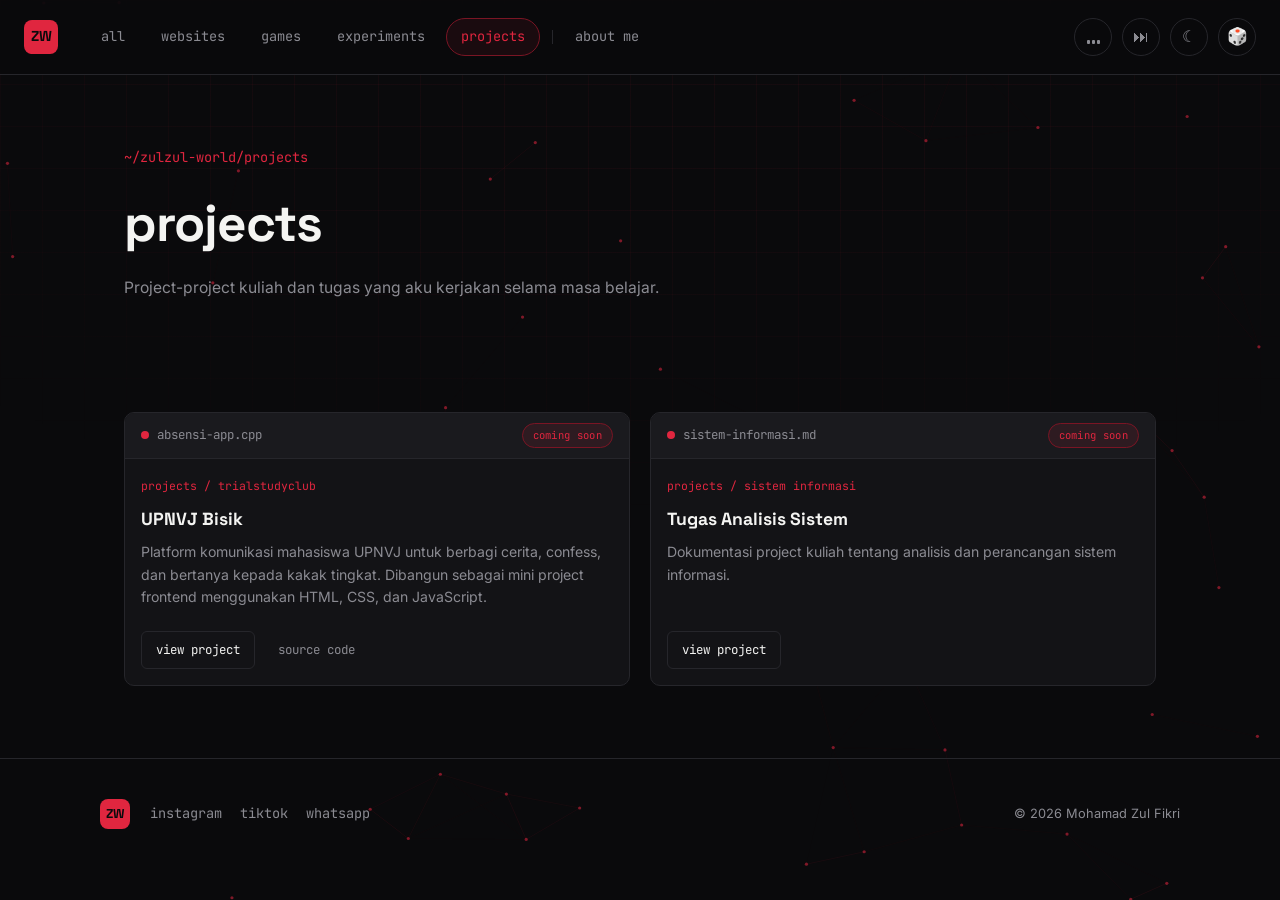
==== projects.html @ 0b2f8991 "Upload Zulzul World" ====
<!DOCTYPE html>
<html lang="id">
<head>
<meta charset="UTF-8">
<script>
(function(){
  try {
    var t = localStorage.getItem('zw-theme');
    if (t === 'light') document.documentElement.setAttribute('data-theme', 'light');
  } catch(e) {}
})();
</script>
<meta name="viewport" content="width=device-width, initial-scale=1.0">
<title>Projects — ZulZul World</title>
<link rel="preconnect" href="https://fonts.googleapis.com">
<link rel="preconnect" href="https://fonts.gstatic.com" crossorigin>
<link href="https://fonts.googleapis.com/css2?family=Space+Grotesk:wght@400;500;600;700&family=Inter:wght@400;500;600&family=JetBrains+Mono:wght@400;500;600&display=swap" rel="stylesheet">
<link rel="stylesheet" href="style.css">
</head>
<body>

<div id="page-loader">
  <div class="loader-mark">ZW<span class="loader-ring"></span></div>
</div>

<div class="bg-grid" aria-hidden="true"></div>
<canvas id="interactive-bg" aria-hidden="true"></canvas>

<header id="site-header">
  <a class="logo-mark" href="index.html">ZW</a>
  <nav id="category-nav">
    <a class="nav-btn" data-page="index.html" href="index.html">all</a>
    <a class="nav-btn" data-page="websites.html" href="websites.html">websites</a>
    <a class="nav-btn" data-page="games.html" href="games.html">games</a>
    <a class="nav-btn" data-page="experiments.html" href="experiments.html">experiments</a>
    <a class="nav-btn" data-page="projects.html" href="projects.html">projects</a>
    <a class="nav-btn nav-link" href="index.html#about-me">about me</a>
  </nav>
  <div id="site-controls">
    <button id="music-toggle" class="control-btn" aria-label="Play music" title="Music">
      <span class="music-icon"><span class="bar"></span><span class="bar"></span><span class="bar"></span></span>
    </button>
    <button id="music-switch" class="control-btn" aria-label="Change track" title="Change track">
      <span class="theme-icon">&#9197;</span>
    </button>
    <button id="theme-toggle" class="control-btn" aria-label="Toggle light mode" title="Toggle theme">
      <span class="theme-icon">&#9789;</span>
    </button>
    <button class="control-btn surprise-trigger" aria-label="Surprise me" title="Surprise me!">
      <span class="dice-icon">🎲</span>
    </button>
  </div>
  <audio id="bg-music" loop preload="metadata">
    <source src="./assets/Music/akaza-theme.mp3" type="audio/mpeg">
  </audio>
</header>

<section id="page-hero">
  <p class="hero-path">~/zulzul-world/projects</p>
  <h1 class="page-title">projects</h1>
  <p class="page-desc">Project-project kuliah dan tugas yang aku kerjakan selama masa belajar.</p>
</section>

<section id="project-section">
  <div id="project-grid">

    <article class="project-card" id="proj-absensi" data-category="project">
      <div class="card-topbar"><span class="dot"></span><span class="card-filename">absensi-app.cpp</span><span class="status-badge">coming soon</span></div>
      <div class="card-body">
        <p class="card-meta">projects / trialstudyclub</p>
        <h3 class="card-title">UPNVJ Bisik</h3>
        <p class="card-desc">Platform komunikasi mahasiswa UPNVJ untuk berbagi cerita, confess, dan bertanya kepada kakak tingkat. Dibangun sebagai mini project frontend menggunakan HTML, CSS, dan JavaScript.</p>
      </div>
      <div class="card-actions">
        <a href="#" class="btn btn-small btn-outline">view project</a>
        <a href="#" class="btn btn-small btn-ghost">source code</a>
      </div>
    </article>

    <article class="project-card" id="proj-sistem-informasi" data-category="project">
      <div class="card-topbar"><span class="dot"></span><span class="card-filename">sistem-informasi.md</span><span class="status-badge">coming soon</span></div>
      <div class="card-body">
        <p class="card-meta">projects / sistem informasi</p>
        <h3 class="card-title">Tugas Analisis Sistem</h3>
        <p class="card-desc">Dokumentasi project kuliah tentang analisis dan perancangan sistem informasi.</p>
      </div>
      <div class="card-actions">
        <a href="#" class="btn btn-small btn-outline">view project</a>
      </div>
    </article>

  </div>
</section>

<footer id="site-footer">
  <div class="footer-inner">
    <span class="logo-mark small">ZW</span>
    <div id="social-links">
      <a href="https://www.instagram.com/zulzulxixixi?stkn=dDh2aGp5YjBlZDF5" target="_blank" rel="noopener">instagram</a>
      <a href="https://www.tiktok.com/@zulzulajahhh?_r=1&_t=ZS-9A9TOaQGdcO" target="_blank" rel="noopener">tiktok</a>
      <a href="https://wa.me/6282297662826" target="_blank" rel="noopener">whatsapp</a>
    </div>
    <p id="copyright">© 2026 Mohamad Zul Fikri</p>
  </div>
</footer>

<script src="script.js"></script>
</body>
</html>
---- style.css ----
:root {
  --bg: #0a0a0c;
  --surface: #131316;
  --surface-2: #1a1a1e;
  --border: #26262b;

  --red: #e0263f;
  --red-dim: #7a1524;
  --red-glow: rgba(224, 38, 63, 0.35);

  --white: #f4f4f2;
  --muted: #8b8b92;

  --font-display: 'Space Grotesk', sans-serif;
  --font-body: 'Inter', sans-serif;
  --font-mono: 'JetBrains Mono', monospace;

  --radius: 10px;
  --max-width: 1080px;

  --section-x: 24px;
  --section-y: 72px;
  --overlay: rgba(10, 10, 12, 0.62);
  --header-bg: rgba(10, 10, 12, 0.85);
}

[data-theme="light"] {
  --bg: #f6f5f3;
  --surface: #ffffff;
  --surface-2: #efeeec;
  --border: #e1dfdc;

  --red: #d1233d;
  --red-dim: #f2c3cb;
  --red-glow: rgba(209, 35, 61, 0.22);

  --white: #17171a;
  --muted: #6b6b72;

  --overlay: rgba(246, 245, 243, 0.72);
  --header-bg: rgba(246, 245, 243, 0.85);
}

* { box-sizing: border-box; }

html { scroll-behavior: smooth; }

body {
  margin: 0;
  background: var(--bg);
  color: var(--white);
  font-family: var(--font-body);
  line-height: 1.6;
  -webkit-font-smoothing: antialiased;
  overflow-x: hidden;
  transition: background 0.4s ease, color 0.4s ease;
}

@media (prefers-reduced-motion: reduce) {
  html { scroll-behavior: auto; }
  * { animation: none !important; transition: none !important; }
}

a { color: inherit; text-decoration: none; }
ul { list-style: none; padding: 0; margin: 0; }

.bg-grid {
  position: fixed;
  inset: 0;
  z-index: -1;
  background-image:
    linear-gradient(rgba(224, 38, 63, 0.05) 1px, transparent 1px),
    linear-gradient(90deg, rgba(224, 38, 63, 0.05) 1px, transparent 1px);
  background-size: 42px 42px;
  mask-image: radial-gradient(ellipse 80% 60% at 50% 0%, black 40%, transparent 100%);
}

section {
  max-width: var(--max-width);
  margin: 0 auto;
  padding: var(--section-y) var(--section-x);
}

.is-hidden { display: none !important; }

.section-title {
  font-family: var(--font-display);
  font-size: clamp(1.6rem, 3vw, 2.2rem);
  font-weight: 600;
  margin: 0 0 8px;
}

.section-sub {
  color: var(--muted);
  margin: 0 0 40px;
  font-size: 0.95rem;
}

.hero-path {
  font-family: var(--font-mono);
  color: var(--red);
  font-size: 0.85rem;
  margin: 0 0 14px;
}

#site-header {
  position: sticky;
  top: 0;
  z-index: 10;
  display: flex;
  align-items: center;
  gap: 28px;
  padding: 18px 24px;
  background: var(--header-bg);
  backdrop-filter: blur(10px);
  border-bottom: 1px solid var(--border);
}

.logo-mark {
  font-family: var(--font-display);
  font-weight: 700;
  color: var(--bg);
  background: var(--red);
  width: 34px;
  height: 34px;
  display: flex;
  align-items: center;
  justify-content: center;
  border-radius: 8px;
  font-size: 0.9rem;
  flex-shrink: 0;
}

.logo-mark.small { width: 30px; height: 30px; font-size: 0.8rem; }

#category-nav {
  display: flex;
  gap: 6px;
  flex-wrap: wrap;
  font-family: var(--font-mono);
  font-size: 0.85rem;
}

.nav-btn {
  display: inline-block;
  background: transparent;
  border: 1px solid transparent;
  color: var(--muted);
  padding: 7px 14px;
  border-radius: 999px;
  cursor: pointer;
  font-family: inherit;
  font-size: inherit;
  transition: color 0.2s ease, border-color 0.2s ease, background 0.2s ease;
}

.nav-btn:hover { color: var(--white); border-color: var(--border); }

.nav-btn.active {
  color: var(--red);
  border-color: var(--red-dim);
  background: rgba(224, 38, 63, 0.08);
}

.nav-btn[data-page="projects.html"] + .nav-link {
  position: relative;
  margin-left: 14px;
}

.nav-btn[data-page="projects.html"] + .nav-link::before {
  content: "";
  position: absolute;
  left: -9px;
  top: 50%;
  height: 14px;
  border-left: 1px solid var(--border);
  transform: translateY(-50%);
}

#hero {
  display: grid;
  grid-template-columns: 1.3fr 0.7fr;
  align-items: center;
  gap: 48px;
  padding-top: 64px;
  padding-bottom: 48px;
}

#site-title {
  font-family: var(--font-display);
  font-size: clamp(2.4rem, 6vw, 4.2rem);
  font-weight: 700;
  line-height: 1.05;
  margin: 0 0 14px;
  letter-spacing: -0.02em;
}

#tagline {
  font-family: var(--font-mono);
  color: var(--red);
  font-size: 1rem;
  margin: 0 0 24px;
}

.cursor {
  display: inline-block;
  margin-left: 2px;
  animation: blink 1s steps(1) infinite;
}

@keyframes blink {
  0%, 49% { opacity: 1; }
  50%, 100% { opacity: 0; }
}

#hero-description {
  color: var(--muted);
  max-width: 52ch;
  margin: 0 0 32px;
  font-size: 0.98rem;
}

.hero-avatar-wrap {
  display: flex;
  flex-direction: column;
  align-items: center;
  justify-content: center;
  gap: 18px;
}

.social-links-hero {
  display: flex;
  flex-wrap: wrap;
  gap: 10px 18px;
  font-family: var(--font-mono);
  font-size: 0.85rem;
  color: var(--muted);
}

.social-links-hero a:hover { color: var(--red); }

.avatar-frame {
  position: relative;
  width: 220px;
  height: 220px;
  padding: 10px;
}

.avatar-frame::before,
.avatar-frame::after {
  content: "";
  position: absolute;
  width: 26px;
  height: 26px;
  border: 2px solid var(--red);
}

.avatar-frame::before { top: 0; left: 0; border-right: none; border-bottom: none; }
.avatar-frame::after  { bottom: 0; right: 0; border-left: none; border-top: none; }

#avatar {
  width: 100%;
  height: 100%;
  object-fit: cover;
  border-radius: 6px;
  display: block;
  background: var(--surface-2);
  filter: grayscale(35%) contrast(1.05);
}

#page-hero {
  padding-top: 72px;
  padding-bottom: 40px;
}

#page-hero .page-title {
  font-family: var(--font-display);
  font-size: clamp(2rem, 5vw, 3.2rem);
  font-weight: 700;
  margin: 0 0 10px;
  letter-spacing: -0.02em;
}

#site-title:hover {
  color:#7a1524;
}

#page-hero .page-desc {
  color: var(--muted);
  max-width: 60ch;
  margin: 0;
  font-size: 0.98rem;
}

.btn {
  display: inline-block;
  font-family: var(--font-mono);
  font-size: 0.85rem;
  padding: 12px 22px;
  border-radius: 8px;
  border: 1px solid transparent;
  background: transparent;
  cursor: pointer;
  transition: transform 0.15s ease, box-shadow 0.2s ease, background 0.2s ease, border-color 0.2s ease;
}

.btn-primary {
  background: var(--red);
  color: var(--bg);
  font-weight: 600;
}

.btn-primary:hover {
  box-shadow: 0 0 0 4px var(--red-glow);
  transform: translateY(-1px);
}

.btn-small { padding: 8px 14px; font-size: 0.78rem; border-radius: 6px; }

.btn-outline {
  border-color: var(--border);
  color: var(--white);
}
.btn-outline:hover { border-color: var(--red); color: var(--red); }

.btn-ghost { color: var(--muted); }
.btn-ghost:hover { color: var(--white); }

#project-grid {
  display: grid;
  grid-template-columns: repeat(auto-fit, minmax(280px, 1fr));
  gap: 20px;
}

.project-card {
  background: var(--surface);
  border: 1px solid var(--border);
  border-radius: var(--radius);
  overflow: hidden;
  display: flex;
  flex-direction: column;
  transition: border-color 0.2s ease, transform 0.2s ease, box-shadow 0.2s ease;
}

.project-card:hover {
  border-color: var(--red-dim);
  transform: translateY(-3px);
  box-shadow: 0 12px 24px -12px rgba(0, 0, 0, 0.6);
}

.card-topbar {
  display: flex;
  align-items: center;
  gap: 8px;
  padding: 10px 16px;
  background: var(--surface-2);
  border-bottom: 1px solid var(--border);
}

.card-topbar .dot {
  width: 8px;
  height: 8px;
  border-radius: 50%;
  background: var(--red);
  flex-shrink: 0;
}

.card-filename {
  font-family: var(--font-mono);
  font-size: 0.78rem;
  color: var(--muted);
  overflow: hidden;
  text-overflow: ellipsis;
  white-space: nowrap;
  min-width: 0;
  flex-shrink: 1;
}

.status-badge {
  display: inline-block;
  font-family: var(--font-mono);
  font-size: 0.66rem;
  letter-spacing: 0.03em;
  text-transform: lowercase;
  color: var(--red);
  background: rgba(224, 38, 63, 0.1);
  border: 1px solid var(--red-dim);
  padding: 3px 10px;
  border-radius: 999px;
  margin-left: auto;
  flex-shrink: 0;
  white-space: nowrap;
}

.card-body { padding: 18px 16px 6px; flex-grow: 1; }

.card-meta {
  font-family: var(--font-mono);
  font-size: 0.72rem;
  color: var(--red);
  margin: 0 0 10px;
  text-transform: lowercase;
}

.card-title {
  font-family: var(--font-display);
  font-size: 1.1rem;
  margin: 0 0 8px;
}

.card-desc {
  color: var(--muted);
  font-size: 0.88rem;
  margin: 0;
}

.card-actions {
  display: flex;
  gap: 8px;
  padding: 16px;
}

.empty-state {
  color: var(--muted);
  font-family: var(--font-mono);
  font-size: 0.9rem;
  border: 1px dashed var(--border);
  border-radius: var(--radius);
  padding: 32px;
  text-align: center;
}

#about-me { border-top: 1px solid var(--border); }

.about-inner { max-width: 620px; }

.about-list li {
  display: flex;
  gap: 12px;
  padding: 12px 0;
  border-bottom: 1px solid var(--border);
  color: var(--muted);
  font-size: 0.98rem;
}

.about-list li:last-child { border-bottom: none; }

.about-icon { color: var(--red); flex-shrink: 0; }

#site-footer {
  border-top: 1px solid var(--border);
  padding: 32px 24px 40px;
}

.footer-inner {
  max-width: var(--max-width);
  margin: 0 auto;
  display: flex;
  align-items: center;
  gap: 20px;
  flex-wrap: wrap;
}

#social-links {
  display: flex;
  flex-wrap: wrap;
  gap: 12px 18px;
  font-family: var(--font-mono);
  font-size: 0.85rem;
  color: var(--muted);
}

#social-links a:hover { color: var(--red); }

#copyright {
  margin-left: auto;
  color: var(--muted);
  font-size: 0.8rem;
}

@media (max-width: 860px) {
  #site-header { gap: 16px; }
  #hero {
    grid-template-columns: 1fr;
    text-align: left;
    padding-top: 40px;
    padding-bottom: 40px;
  }
  .hero-avatar-wrap { order: -1; justify-content: flex-start; }
  .avatar-frame { width: 130px; height: 130px; }
}

@media (max-width: 640px) {
  #site-header {
    flex-wrap: wrap;
    gap: 12px;
  }
  #category-nav { gap: 4px; font-size: 0.78rem; }
  .nav-btn[data-page="projects.html"] + .nav-link { margin-left: 0; }
  .nav-btn[data-page="projects.html"] + .nav-link::before { display: none; }
  :root { --section-x: 20px; --section-y: 52px; }
  .footer-inner { flex-direction: column; align-items: flex-start; }
  #copyright { margin-left: 0; }
}

#page-loader {
  position: fixed;
  inset: 0;
  z-index: 9999;
  display: flex;
  align-items: center;
  justify-content: center;
  background: var(--bg);
  transition: opacity 0.6s ease, visibility 0.6s ease;
}

#page-loader.loaded {
  opacity: 0;
  visibility: hidden;
  pointer-events: none;
}

.loader-mark {
  position: relative;
  font-family: var(--font-display);
  font-weight: 700;
  font-size: 1.6rem;
  letter-spacing: 0.08em;
  color: var(--red);
  width: 76px;
  height: 76px;
  display: flex;
  align-items: center;
  justify-content: center;
  animation: loaderPulse 1.4s ease-in-out infinite;
}

.loader-ring {
  position: absolute;
  inset: 0;
  border-radius: 50%;
  border: 2px solid var(--red-dim);
  border-top-color: var(--red);
  animation: loaderSpin 1s linear infinite;
}

@keyframes loaderPulse {
  0%, 100% { opacity: 1; transform: scale(1); }
  50% { opacity: 0.65; transform: scale(0.92); }
}

@keyframes loaderSpin {
  to { transform: rotate(360deg); }
}

body > header,
body > section,
body > footer {
  opacity: 0;
  transform: translateY(28px);
  transition: opacity 0.9s cubic-bezier(0.16, 0.84, 0.44, 1),
              transform 0.9s cubic-bezier(0.16, 0.84, 0.44, 1);
}

body.page-ready > header { transition-delay: 0.05s; }

body.page-ready > header,
body.page-ready > section,
body.page-ready > footer {
  opacity: 1;
  transform: translateY(0);
}

body.page-ready > section:nth-of-type(1) { transition-delay: 0.2s; }
body.page-ready > section:nth-of-type(2) { transition-delay: 0.34s; }
body.page-ready > section:nth-of-type(3) { transition-delay: 0.48s; }
body.page-ready > section:nth-of-type(4) { transition-delay: 0.6s; }
body.page-ready > section:nth-of-type(5) { transition-delay: 0.6s; }
body.page-ready > section:nth-of-type(6) { transition-delay: 0.6s; }
body.page-ready > section:nth-of-type(7) { transition-delay: 0.6s; }
body.page-ready > footer { transition-delay: 0.7s; }

@media (prefers-reduced-motion: reduce) {
  #page-loader { display: none; }
  body > header, body > section, body > footer {
    opacity: 1;
    transform: none;
  }
}

#site-controls {
  display: flex;
  align-items: center;
  gap: 10px;
  margin-left: auto;
}

.control-btn {
  width: 38px;
  height: 38px;
  flex-shrink: 0;
  border-radius: 50%;
  border: 1px solid var(--border);
  background: transparent;
  color: var(--muted);
  display: flex;
  align-items: center;
  justify-content: center;
  cursor: pointer;
  transition: color 0.2s ease, border-color 0.2s ease, background 0.2s ease, transform 0.2s ease;
}

.control-btn:hover {
  color: var(--red);
  border-color: var(--red-dim);
  transform: translateY(-1px);
}

.theme-icon { font-size: 1rem; line-height: 1; }

.music-icon {
  display: flex;
  align-items: flex-end;
  gap: 2px;
  height: 14px;
}

.music-icon .bar {
  width: 3px;
  height: 4px;
  border-radius: 1px;
  background: currentColor;
  transition: height 0.2s ease;
}

#music-toggle.playing {
  color: var(--red);
  border-color: var(--red-dim);
}

#music-toggle.playing .bar { animation: eqBounce 0.9s ease-in-out infinite; }
#music-toggle.playing .bar:nth-child(2) { animation-delay: 0.2s; }
#music-toggle.playing .bar:nth-child(3) { animation-delay: 0.4s; }

@keyframes eqBounce {
  0%, 100% { height: 4px; }
  50% { height: 14px; }
}

@media (max-width: 640px) {
  #site-controls { margin-left: 0; order: 3; width: 100%; justify-content: flex-end; }
}

#cursor-glow {
  position: fixed;
  top: 0;
  left: 0;
  width: 260px;
  height: 260px;
  border-radius: 50%;
  background: radial-gradient(circle, var(--red-glow) 0%, transparent 72%);
  pointer-events: none;
  transform: translate(-50%, -50%);
  z-index: 9998;
  opacity: 0;
  transition: opacity 0.45s ease;
  will-change: left, top;
}

#cursor-glow.active { opacity: 1; }

@media (hover: none), (pointer: coarse) {
  #cursor-glow { display: none !important; }
}

@media (prefers-reduced-motion: reduce) {
  #cursor-glow { display: none !important; }
}

html, body {
  cursor: url("data:image/svg+xml;utf8,<svg xmlns='http://www.w3.org/2000/svg' width='30' height='30' viewBox='0 0 30 30'><path d='M3 2 L3 24 L9 19 L13 27 L17 25 L13 17 L21 17 Z' fill='%23e0263f' stroke='%230a0a0c' stroke-width='2.6' stroke-linejoin='round'/></svg>") 3 2, auto;
}

a, button, .nav-btn, .btn, .control-btn, input, textarea, select,
.explorer-row, .project-card, #coin-canvas, .reaction-btn, [role="button"] {
  cursor: url("data:image/svg+xml;utf8,<svg xmlns='http://www.w3.org/2000/svg' width='30' height='30' viewBox='0 0 30 30'><path d='M3 2 L3 24 L9 19 L13 27 L17 25 L13 17 L21 17 Z' fill='%230a0a0c' stroke='%23e0263f' stroke-width='2.6' stroke-linejoin='round'/></svg>") 3 2, pointer;
}

.project-card, #about-me, #hero, #play-zone, #reactions, #game-toggle {
  scroll-margin-top: 96px;
}

.dice-icon {
  display: inline-block;
  font-size: 1.05rem;
  line-height: 1;
  transform-origin: 50% 55%;
}

.surprise-trigger.rolling .dice-icon {
  animation: diceRoll 0.42s ease;
}

@keyframes diceRoll {
  0%   { transform: rotate(0deg) scale(1); }
  50%  { transform: rotate(200deg) scale(1.35); }
  100% { transform: rotate(360deg) scale(1); }
}

.project-highlight {
  border-color: var(--red) !important;
  animation: highlightPulse 2.2s ease;
}

@keyframes highlightPulse {
  0%   { box-shadow: 0 0 0 0 var(--red-glow); }
  15%  { box-shadow: 0 0 0 10px var(--red-glow); }
  100% { box-shadow: 0 0 0 0 rgba(224, 38, 63, 0); }
}

.btn-surprise {
  background: transparent;
  border: 1px solid var(--red-dim);
  color: var(--red);
}
.btn-surprise:hover {
  background: rgba(224, 38, 63, 0.1);
  box-shadow: 0 0 0 4px var(--red-glow);
  transform: translateY(-1px);
}
.hero-cta-row { display: flex; flex-wrap: wrap; align-items: center; gap: 12px; }

.category-explorer {
  margin-top: 28px;
  border: 1px solid var(--border);
  border-radius: var(--radius);
  overflow: hidden;
  background: var(--surface);
  font-family: var(--font-mono);
}

.explorer-row {
  position: relative;
  display: grid;
  grid-template-columns: 34px 30px 140px 1fr 24px;
  align-items: center;
  gap: 14px;
  padding: 16px 18px;
  border-bottom: 1px solid var(--border);
  color: var(--muted);
  overflow: hidden;
  transition: background 0.2s ease, padding-left 0.2s ease, color 0.2s ease;
}

.explorer-row::before {
  content: "";
  position: absolute;
  left: 0; top: 0; bottom: 0;
  width: 3px;
  background: var(--red);
  transform: scaleY(0);
  transform-origin: bottom;
  transition: transform 0.25s ease;
}

.explorer-row:last-child { border-bottom: none; }

.explorer-row:hover {
  background: rgba(224, 38, 63, 0.06);
  padding-left: 24px;
  color: var(--white);
}
.explorer-row:hover::before { transform: scaleY(1); }

.explorer-index {
  color: var(--red-dim);
  font-size: 0.8rem;
}
.explorer-row:hover .explorer-index { color: var(--red); }

.explorer-icon { font-size: 1.15rem; }

.explorer-name {
  color: var(--white);
  font-weight: 600;
  font-size: 0.95rem;
  text-transform: lowercase;
}

.explorer-desc {
  font-size: 0.82rem;
  color: var(--muted);
}

.explorer-arrow {
  font-size: 1rem;
  color: var(--red-dim);
  transform: translateX(-4px);
  opacity: 0;
  transition: transform 0.25s ease, opacity 0.25s ease;
}
.explorer-row:hover .explorer-arrow {
  transform: translateX(0);
  opacity: 1;
  color: var(--red);
}

@media (max-width: 640px) {
  .explorer-row {
    grid-template-columns: 24px 24px 1fr 20px;
  }
  .explorer-desc { display: none; }
}

#interactive-bg {
  position: fixed;
  inset: 0;
  z-index: -1;
  display: block;
}

@media (prefers-reduced-motion: reduce) {
  #interactive-bg { display: none; }
}

#whats-new { padding-top: 0; padding-bottom: 0; }
#whats-new + #project-section { padding-top: 56px; }

.whats-new-card {
  display: flex;
  align-items: center;
  gap: 16px;
  flex-wrap: wrap;
  background: var(--surface);
  border: 1px solid var(--red-dim);
  border-radius: var(--radius);
  padding: 14px 20px;
}

.whats-new-badge {
  font-family: var(--font-mono);
  font-size: 0.78rem;
  color: var(--red);
  background: rgba(224, 38, 63, 0.12);
  border: 1px solid var(--red-dim);
  padding: 5px 12px;
  border-radius: 999px;
  white-space: nowrap;
  flex-shrink: 0;
  animation: whatsNewPulse 2.4s ease-in-out infinite;
}

@keyframes whatsNewPulse {
  0%, 100% { box-shadow: 0 0 0 0 rgba(224, 38, 63, 0.35); }
  50% { box-shadow: 0 0 0 6px rgba(224, 38, 63, 0); }
}

.whats-new-text {
  margin: 0;
  color: var(--muted);
  font-size: 0.88rem;
  font-family: var(--font-mono);
}

.wn-highlight { color: var(--red); border-bottom: 1px dashed var(--red-dim); }
.wn-highlight:hover { color: var(--white); border-color: var(--white); }

@media (prefers-reduced-motion: reduce) {
  .whats-new-badge { animation: none; }
}

#play-zone { padding-top: 28px; padding-bottom: 0; }
#play-zone + #hero { padding-top: 48px; }

.play-row {
  display: flex;
  flex-wrap: wrap;
  align-items: center;
  gap: 12px;
}

.reaction-row {
  display: flex;
  flex-wrap: wrap;
  gap: 8px;
}

.reaction-btn {
  position: relative;
  display: flex;
  align-items: center;
  gap: 8px;
  background: var(--surface-2);
  border: 1px solid var(--border);
  border-radius: 999px;
  padding: 8px 12px;
  color: var(--white);
  font-family: var(--font-mono);
  font-size: 0.82rem;
  transition: border-color 0.2s ease, transform 0.15s ease;
}

.reaction-btn:hover { border-color: var(--red-dim); transform: translateY(-2px); }

.reaction-emoji { font-size: 1.05rem; }
.reaction-count { color: var(--muted); font-size: 0.78rem; }

.reaction-btn.pop { animation: reactionPop 0.35s ease; }

@keyframes reactionPop {
  0% { transform: scale(1); }
  40% { transform: scale(1.18); }
  100% { transform: scale(1); }
}

.reaction-float {
  position: absolute;
  top: -4px;
  left: 50%;
  transform: translateX(-50%);
  font-size: 1.1rem;
  pointer-events: none;
  animation: reactionFloat 0.9s ease forwards;
}

@keyframes reactionFloat {
  0% { opacity: 1; transform: translate(-50%, 0) scale(1); }
  100% { opacity: 0; transform: translate(-50%, -38px) scale(1.3); }
}

@media (max-width: 640px) {
  #play-zone + #hero { padding-top: 32px; }
  
  .hero-cta-row .btn:not(.btn-small) { padding: 12px 14px; }
}

@media (max-width: 400px) {
  .hero-cta-row .btn:not(.btn-small) { padding: 12px 10px; font-size: 0.78rem; }
  .reaction-row {
    display: grid;
    grid-template-columns: repeat(2, minmax(0, 1fr));
  }
  .reaction-btn { justify-content: center; }
}

body.game-active { overflow: hidden; }

#game-overlay {
  position: fixed;
  inset: 0;
  z-index: 9000;
  background: var(--overlay);
  touch-action: none;
  user-select: none;
  -webkit-user-select: none;
}

#coin-canvas {
  position: absolute;
  inset: 0;
  display: block;
  width: 100%;
  height: 100%;
  touch-action: none;
}

.game-hud {
  position: absolute;
  top: 16px;
  left: 50%;
  transform: translateX(-50%);
  display: flex;
  align-items: center;
  gap: 20px;
  max-width: calc(100% - 24px);
  padding: 8px 10px 8px 20px;
  background: var(--surface);
  border: 1px solid var(--border);
  border-radius: 999px;
  font-family: var(--font-mono);
  font-size: 0.85rem;
  color: var(--muted);
  white-space: nowrap;
}

.game-stat strong {
  display: inline-block;
  min-width: 2ch;
  color: var(--red);
  font-size: 1rem;
}

.game-lives { display: inline-flex; gap: 4px; }

.game-heart {
  color: var(--red);
  font-size: 1.05rem;
  line-height: 1;
  transition: color 0.2s ease, opacity 0.2s ease, transform 0.2s ease;
}

.game-heart.lost {
  color: var(--muted);
  opacity: 0.3;
  transform: scale(0.8);
}

@media (max-width: 420px) {
  .game-hud {
    gap: 10px;
    padding: 8px 8px 8px 14px;
    font-size: 0.74rem;
  }
  .game-stat strong { font-size: 0.88rem; }
  .game-heart { font-size: 0.9rem; }
  .game-lives { gap: 2px; }
}

.game-hud.hurt { animation: hudShake 0.32s ease; }

@keyframes hudShake {
  0%, 100% { transform: translateX(-50%); }
  25% { transform: translateX(calc(-50% - 6px)); }
  75% { transform: translateX(calc(-50% + 6px)); }
}

.game-over {
  position: absolute;
  inset: 0;
  display: flex;
  align-items: center;
  justify-content: center;
  padding: 24px;
  background: var(--overlay);
}

.game-over-card {
  width: min(340px, 100%);
  background: var(--surface);
  border: 1px solid var(--border);
  border-radius: var(--radius);
  overflow: hidden;
}

.game-over-body { padding: 22px 20px 6px; }
.game-over .card-actions { padding: 16px 20px 20px; }

.game-over-title {
  font-family: var(--font-display);
  font-size: 1.4rem;
  font-weight: 700;
  margin: 0 0 4px;
}

.game-over-desc {
  margin: 0 0 18px;
  color: var(--muted);
  font-size: 0.88rem;
}

.game-over-stats {
  display: grid;
  grid-template-columns: 1fr 1fr;
  gap: 12px;
}

.game-over-stat {
  display: flex;
  flex-direction: column;
  gap: 2px;
  padding: 12px 14px;
  background: var(--surface-2);
  border: 1px solid var(--border);
  border-radius: 8px;
}

.stat-label {
  font-family: var(--font-mono);
  font-size: 0.74rem;
  color: var(--muted);
}

.game-over-stat strong {
  font-family: var(--font-display);
  font-size: 1.6rem;
  line-height: 1.1;
}

.game-over-stat:first-child strong { color: var(--red); }

.game-over-note {
  min-height: 1.4em;
  margin: 12px 0 0;
  color: var(--red);
  font-family: var(--font-mono);
  font-size: 0.8rem;
}
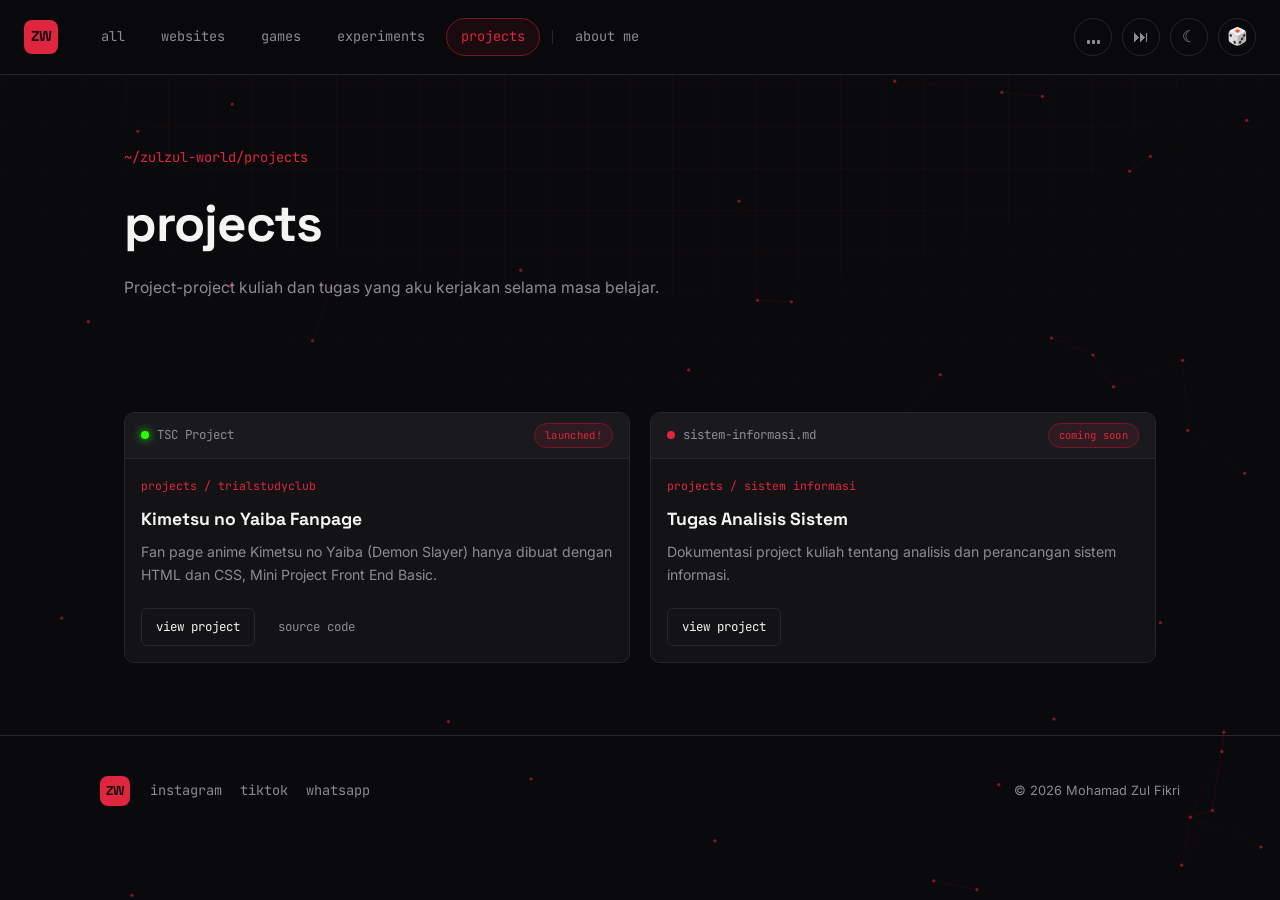
==== commit 916e1b82: "Add files via upload" ====
--- a/projects.html
+++ b/projects.html
@@ -64,16 +64,16 @@
 <section id="project-section">
   <div id="project-grid">
 
-    <article class="project-card" id="proj-absensi" data-category="project">
-      <div class="card-topbar"><span class="dot"></span><span class="card-filename">absensi-app.cpp</span><span class="status-badge">coming soon</span></div>
+    <article class="project-card" id="proj-kimetsu-fanpage" data-category="project">
+      <div class="card-topbar"><span class="dot"></span><span class="card-filename">TSC Project</span><span class="status-badge">Launched!</span></div>
       <div class="card-body">
         <p class="card-meta">projects / trialstudyclub</p>
-        <h3 class="card-title">UPNVJ Bisik</h3>
-        <p class="card-desc">Platform komunikasi mahasiswa UPNVJ untuk berbagi cerita, confess, dan bertanya kepada kakak tingkat. Dibangun sebagai mini project frontend menggunakan HTML, CSS, dan JavaScript.</p>
+        <h3 class="card-title">Kimetsu no Yaiba Fanpage</h3>
+        <p class="card-desc">Fan page anime Kimetsu no Yaiba (Demon Slayer) hanya dibuat dengan HTML dan CSS, Mini Project Front End Basic.</p>
       </div>
       <div class="card-actions">
-        <a href="#" class="btn btn-small btn-outline">view project</a>
-        <a href="#" class="btn btn-small btn-ghost">source code</a>
+        <a href="https://mohamadzulfikri200626.github.io/Kimetsu-no-Yaiba-Fanpage/" class="btn btn-small btn-outline">view project</a>
+        <a href="https://github.com/mohamadzulfikri200626/Kimetsu-no-Yaiba-Fanpage" class="btn btn-small btn-ghost">source code</a>
       </div>
     </article>
 
--- a/style.css
+++ b/style.css
@@ -7,6 +7,8 @@
   --red: #e0263f;
   --red-dim: #7a1524;
   --red-glow: rgba(224, 38, 63, 0.35);
+
+  --green: #2bff00;
 
   --white: #f4f4f2;
   --muted: #8b8b92;
@@ -364,6 +366,12 @@
   background: var(--red);
   flex-shrink: 0;
 }
+
+#proj-kimetsu-fanpage .dot {
+  background-color: var(--green);
+  box-shadow: 0 0 8px var(--green);
+}
+
 
 .card-filename {
   font-family: var(--font-mono);
